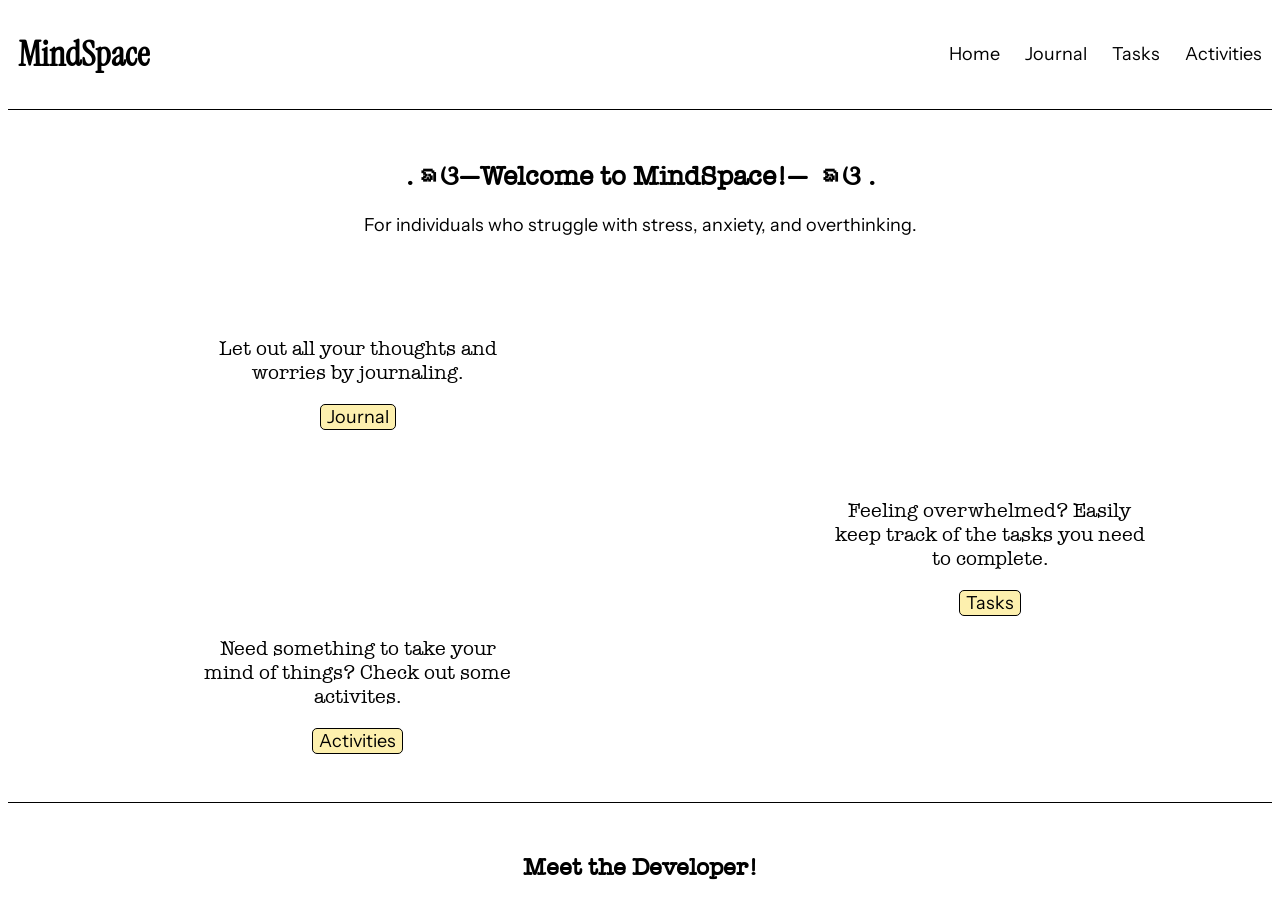
==== index.html @ 70b92c6d "transfer code to repo" ====
<!DOCTYPE html>
<html lang="en">
<head>
    <meta charset="UTF-8">
    <title>MindSpace</title>
    <link rel="stylesheet" href="styles.css">
</head>

<body>
    <div id="navbar">
        <h1>MindSpace</h1>

        <nav>
            <ul>
                <li><a href="index.html">Home</a></li>
                <li><a href ="journal.html">Journal</a></li>
                <li><a href ="tasks.html">Tasks</a></li>
                <li><a href ="activities.html">Activities</a></li>
            </ul>
        </nav>
    </div>

    <hr>

    <div class="introText">
        <h2>.ᨳଓ—Welcome to MindSpace!— ᨳଓ .</h2>
        <p>For individuals who struggle with stress, anxiety, and overthinking.</p>
     </div>


     <div id="journalSection">
        <p id="journalText">Let out all your thoughts and worries by journaling.</p>
        <button id="hJournalButton" onclick="location.href='journal.html'">Journal</button>
    </div>

    <div id="tasksSection">
        <p id="tasksText">Feeling overwhelmed? Easily keep track of the tasks you need to complete.</p>
        <button id="hTasksButton" onclick="location.href='tasks.html'">Tasks</button>
    </div>

    <div id="activitiesSection">
        <p id="activitiesText">Need something to take your mind of things? Check out some activites.</p>
        <button id="hActivitiesButton" onclick="location.href='activities.html'">Activities</button>
    </div>

    <hr>

    <h2>Meet the Developer!</h2>


</body>

</html>
---- styles.css ----
@font-face {
    font-family: InstrumentSerif;
    src: url("./assets/InstrumentSerif.ttf");
}

@font-face {
    font-family: InstrumentSans;
    src: url("./assets/InstrumentSans.ttf");
}

@font-face {
    font-family: AmericanTypewriter;
    src: url("./assets/AmericanTypewriter.ttf");
}

h1 {
    font-family: InstrumentSerif;
    font-size: 35px;
    margin-left: 10px;
}

ul {
    display: flex;
    list-style: none;
    gap: 15px
}

ul a {
    text-decoration: none;
    color: black;
    font-size: 18px;
    font-family: InstrumentSans;
    margin-right: 10px;;
}

ul a:hover {
    text-decoration: underline;
}

#navbar {
    display: flex;
    align-items: center;
    justify-content: space-between;
}

hr {
    height: 1px;
    background-color: black;
    border: none;
}

h2 {
    font-family: AmericanTypewriter;
    margin-top: 50px;
    text-align: center;
}

p {
    font-family: InstrumentSans;
    text-align: center;
}

.introText {
    margin-bottom: 5rem;
    font-size: 18px;
}

/* Buttons for different pages */

/* Journal */

#journalSection {
    display: flex;
    flex-direction: column;
    width: 20rem;
    margin-left: 15%;
}

#journalText {
    font-family: AmericanTypewriter;
    text-align: center;
    font-size: 20px;
}

#hJournalButton {
    font-family: InstrumentSans;
    font-size: 18px;
    width: fit-content;
    height: fit-content;
    align-self: center;
}

/* Tasks */

#tasksSection {
    margin-top: 3rem;
    margin-left: 65%;
    display: flex;
    flex-direction: column;
    width: 20rem;
}

#tasksText {
    font-family: AmericanTypewriter;
    text-align: center;
    font-size: 20px;
}

#hTasksButton {
    font-family: InstrumentSans;
    font-size: 18px;
    width: fit-content;
    height: fit-content;
    align-self: center;
}

/* Activities */

#activitiesSection {
    display: flex;
    flex-direction: column;
    width: 20rem;
    margin-left: 15%;
}

#activitiesText {
    font-family: AmericanTypewriter;
    text-align: center;
    font-size: 20px;
}

#hActivitiesButton {
    font-family: InstrumentSans;
    font-size: 18px;
    width: fit-content;
    height: fit-content;
    align-self: center;
    margin-bottom: 40px;
}

/* All buttons */
button {
    background-color: #fdf0ae;
    border: solid black 1px;
    border-radius: 5px;;
}

button:hover {
    cursor: pointer;
}

textarea {
    display: block;
    margin: auto;
    width: 40rem;
    height: 20rem;
}

#journalButton {
    display: block;
    margin: 20px auto;
    font-size: 16px;
    font-family: AmericanTypewriter;
}
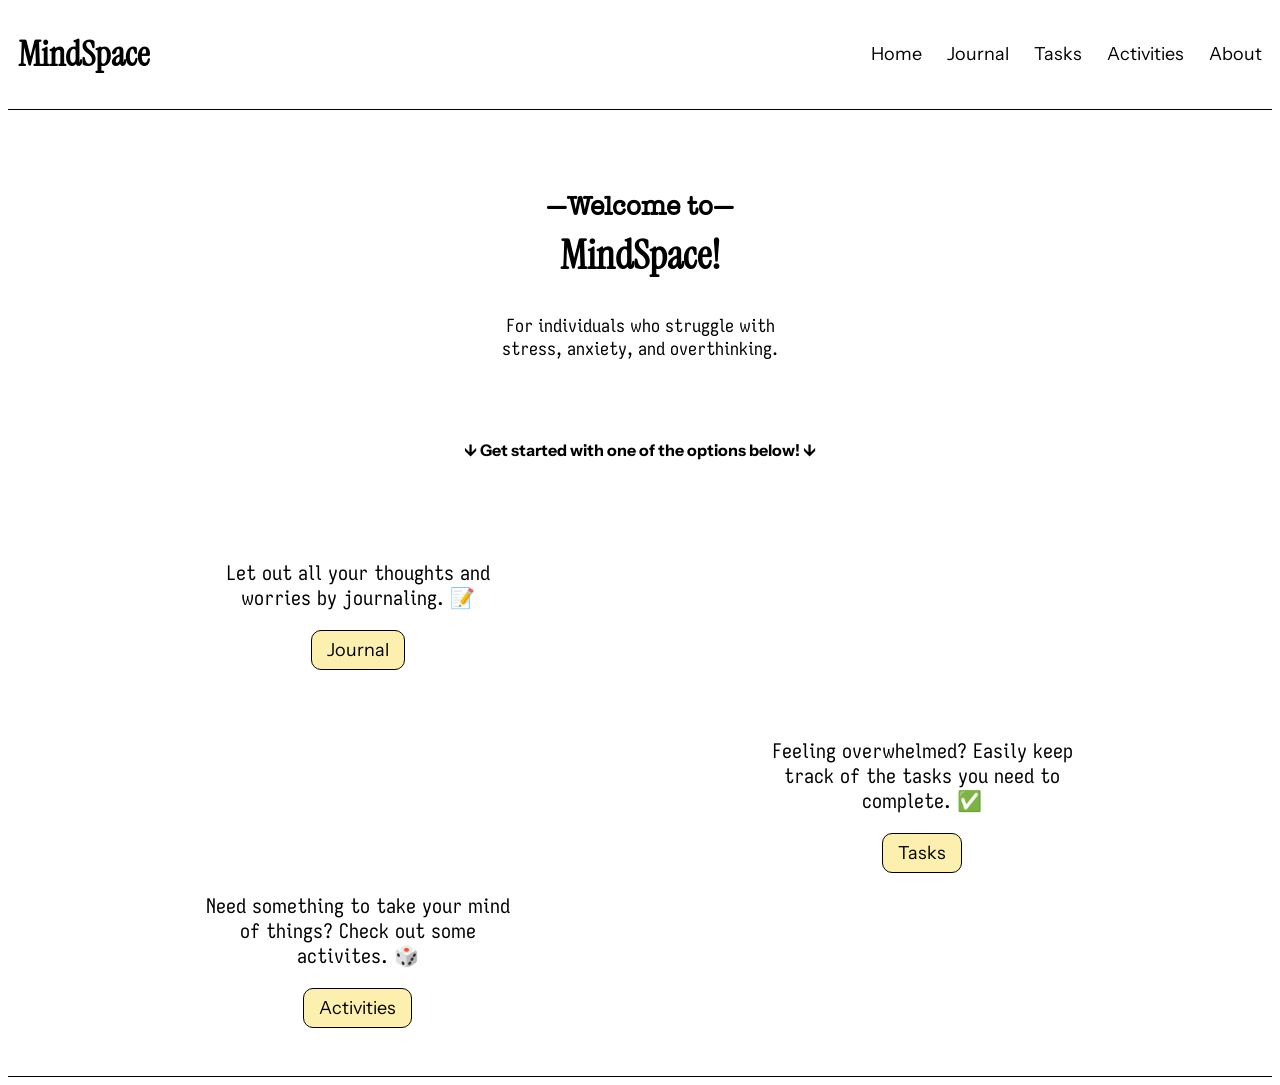
==== commit 4792ddbd: "home page" ====
--- a/index.html
+++ b/index.html
@@ -16,37 +16,38 @@
                 <li><a href ="journal.html">Journal</a></li>
                 <li><a href ="tasks.html">Tasks</a></li>
                 <li><a href ="activities.html">Activities</a></li>
+                <li><a href ="about.html">About</a></li>
             </ul>
         </nav>
     </div>
 
     <hr>
 
-    <div class="introText">
-        <h2>.ᨳଓ—Welcome to MindSpace!— ᨳଓ .</h2>
-        <p>For individuals who struggle with stress, anxiety, and overthinking.</p>
+    <div id="introText">
+        <h2>—Welcome to—</h2>
+        <h2 class="mindSpaceText">MindSpace!</h2>
+        <p id="websiteIntroText1">For individuals who struggle with stress, anxiety, and overthinking.</p>
+        <p id="websiteIntroText2"><b>↓ Get started with one of the options below! ↓</b></p>
      </div>
 
 
      <div id="journalSection">
-        <p id="journalText">Let out all your thoughts and worries by journaling.</p>
+        <p id="journalText">Let out all your thoughts and worries by journaling. 📝</p>
         <button id="hJournalButton" onclick="location.href='journal.html'">Journal</button>
     </div>
 
     <div id="tasksSection">
-        <p id="tasksText">Feeling overwhelmed? Easily keep track of the tasks you need to complete.</p>
+        <p id="tasksText">Feeling overwhelmed? Easily keep track of the tasks you need to complete. ✅</p>
         <button id="hTasksButton" onclick="location.href='tasks.html'">Tasks</button>
     </div>
 
     <div id="activitiesSection">
-        <p id="activitiesText">Need something to take your mind of things? Check out some activites.</p>
+        <p id="activitiesText">Need something to take your mind of things? Check out some activites. 🎲</p>
         <button id="hActivitiesButton" onclick="location.href='activities.html'">Activities</button>
     </div>
 
     <hr>
 
-    <h2>Meet the Developer!</h2>
-
 
 </body>
 
--- a/styles.css
+++ b/styles.css
@@ -1,16 +1,21 @@
 @font-face {
     font-family: InstrumentSerif;
-    src: url("./assets/InstrumentSerif.ttf");
+    src: url("./fonts/InstrumentSerif.ttf");
 }
 
 @font-face {
     font-family: InstrumentSans;
-    src: url("./assets/InstrumentSans.ttf");
+    src: url("./fonts/InstrumentSans.ttf");
 }
 
 @font-face {
     font-family: AmericanTypewriter;
-    src: url("./assets/AmericanTypewriter.ttf");
+    src: url("./fonts/AmericanTypewriter.ttf");
+}
+
+@font-face {
+    font-family: IosevkaCharon;
+    src: url("./fonts/IosevkaCharon.ttf");
 }
 
 h1 {
@@ -49,23 +54,43 @@
     border: none;
 }
 
-h2 {
-    font-family: AmericanTypewriter;
-    margin-top: 50px;
+#introText {
+    margin-bottom: 5rem;
+    margin-top: 5rem;
+    font-size: 18px;
     text-align: center;
 }
 
-p {
-    font-family: InstrumentSans;
-    text-align: center;
+h2 {
+    font-family: AmericanTypewriter;
 }
 
-.introText {
-    margin-bottom: 5rem;
-    font-size: 18px;
+.mindSpaceText {
+    font-family: InstrumentSerif;
+    font-size: 40px;
+    margin-top: -15px;
 }
 
-/* Buttons for different pages */
+#websiteIntroText1 {
+    font-family: IosevkaCharon;
+    max-width: 20rem;
+    margin: auto;
+}
+
+#websiteIntroText2 {
+    font-family: InstrumentSans;
+    font-size: 16px;
+    margin-top: 5rem;
+}
+
+/* Text for all sections */
+#journalText,
+#tasksText,
+#activitiesText {
+    font-family: IosevkaCharon;
+    text-align: center;
+    font-size: 20px;
+}
 
 /* Journal */
 
@@ -74,12 +99,7 @@
     flex-direction: column;
     width: 20rem;
     margin-left: 15%;
-}
-
-#journalText {
-    font-family: AmericanTypewriter;
-    text-align: center;
-    font-size: 20px;
+    margin-right: auto;
 }
 
 #hJournalButton {
@@ -94,16 +114,11 @@
 
 #tasksSection {
     margin-top: 3rem;
-    margin-left: 65%;
+    margin-right: 15%;
+    margin-left: auto;
     display: flex;
     flex-direction: column;
     width: 20rem;
-}
-
-#tasksText {
-    font-family: AmericanTypewriter;
-    text-align: center;
-    font-size: 20px;
 }
 
 #hTasksButton {
@@ -123,12 +138,6 @@
     margin-left: 15%;
 }
 
-#activitiesText {
-    font-family: AmericanTypewriter;
-    text-align: center;
-    font-size: 20px;
-}
-
 #hActivitiesButton {
     font-family: InstrumentSans;
     font-size: 18px;
@@ -142,7 +151,8 @@
 button {
     background-color: #fdf0ae;
     border: solid black 1px;
-    border-radius: 5px;;
+    border-radius: 10px;
+    padding: 8px 15px 8px 15px;
 }
 
 button:hover {
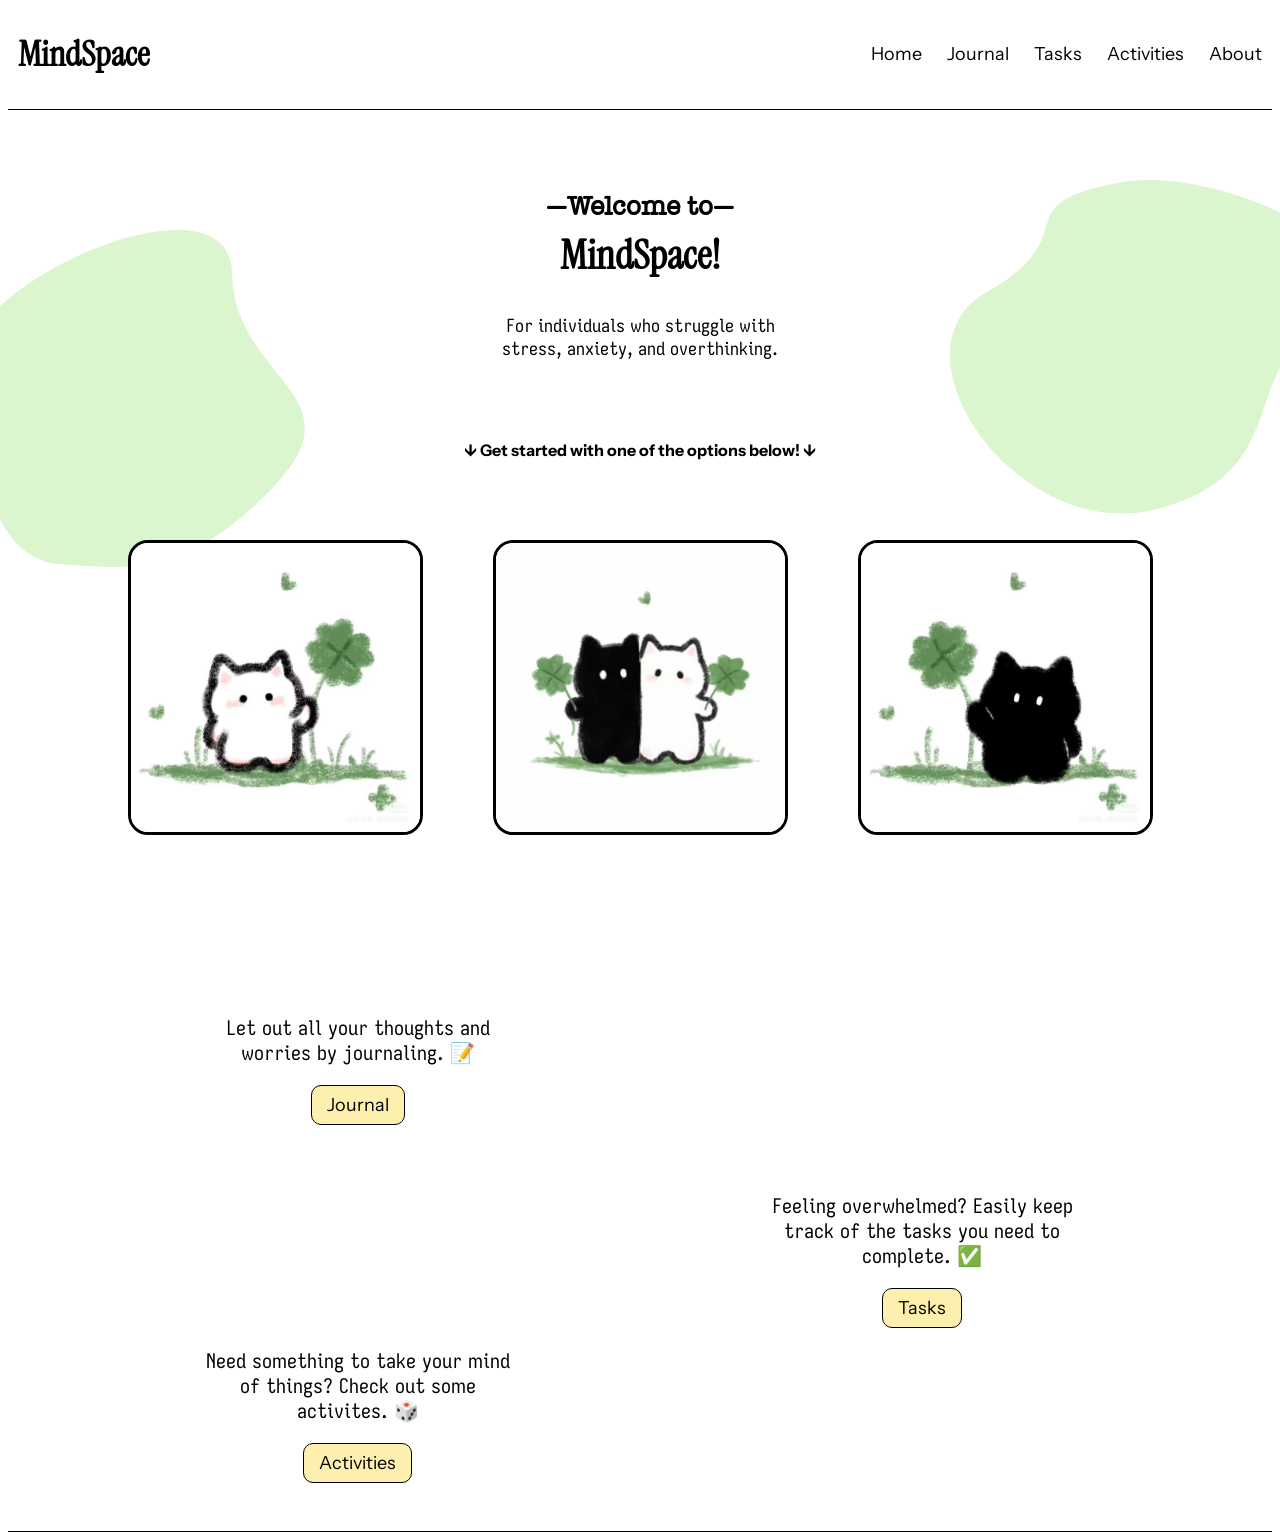
==== commit 1c4e0066: "home page" ====
--- a/index.html
+++ b/index.html
@@ -7,6 +7,12 @@
 </head>
 
 <body>
+
+    <div>
+        <img src="./assets/vector1.svg" class="vector1" alt="">
+        <img src="./assets/vector2.svg" class="vector2" alt="">
+    </div>
+
     <div id="navbar">
         <h1>MindSpace</h1>
 
@@ -23,11 +29,17 @@
 
     <hr>
 
-    <div id="introText">
+    <div id="homeIntroText">
         <h2>—Welcome to—</h2>
         <h2 class="mindSpaceText">MindSpace!</h2>
         <p id="websiteIntroText1">For individuals who struggle with stress, anxiety, and overthinking.</p>
         <p id="websiteIntroText2"><b>↓ Get started with one of the options below! ↓</b></p>
+     </div>
+
+     <div id="homeImages">
+        <img src="./images/homeImg1.jpg" class="homeImage"alt="">
+        <img src="./images/homeImg2.jpg" class="homeImage"alt="">
+        <img src="./images/homeImg3.jpg" class="homeImage"alt="">
      </div>
 
 
--- a/styles.css
+++ b/styles.css
@@ -16,6 +16,42 @@
 @font-face {
     font-family: IosevkaCharon;
     src: url("./fonts/IosevkaCharon.ttf");
+}
+
+/* ---------------- Home Page ----------------*/
+
+/* Vectors */
+.vector1 {
+    position: absolute;
+    width: 330px;
+    left: auto;
+    right: 0;
+    top: 180px;
+    z-index: -1;
+}
+
+.vector2 {
+    position: absolute;
+    width: 330px;
+    height: 336.95px;
+    left: 0;
+    right: auto;
+    top: 230px;
+    z-index: -1;
+}
+
+.homeImage {
+    width: 289px;
+    height: auto;
+    border: 3px solid black;
+    border-radius: 20px;
+}
+
+#homeImages {
+    display: flex;
+    gap: 70px;
+    justify-content: center;
+    margin-bottom: 10rem;
 }
 
 h1 {
@@ -54,7 +90,7 @@
     border: none;
 }
 
-#introText {
+#homeIntroText {
     margin-bottom: 5rem;
     margin-top: 5rem;
     font-size: 18px;
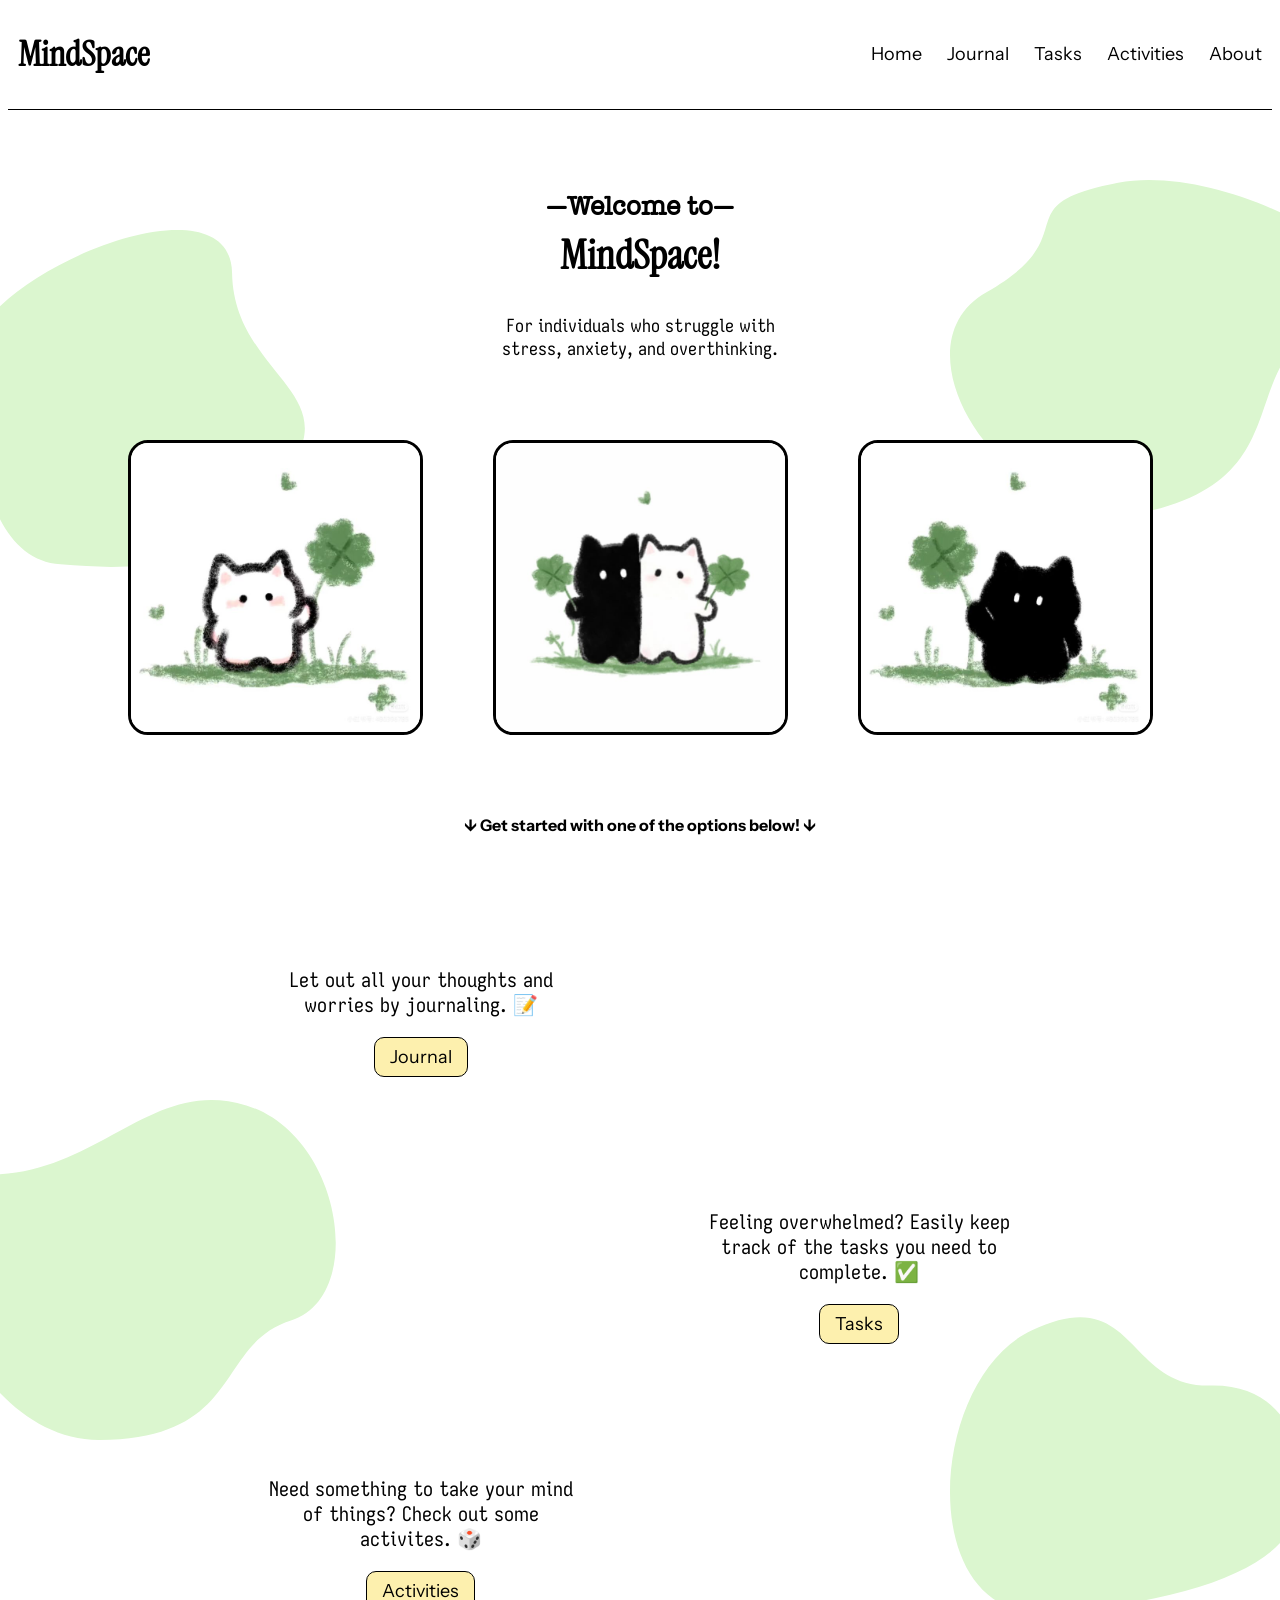
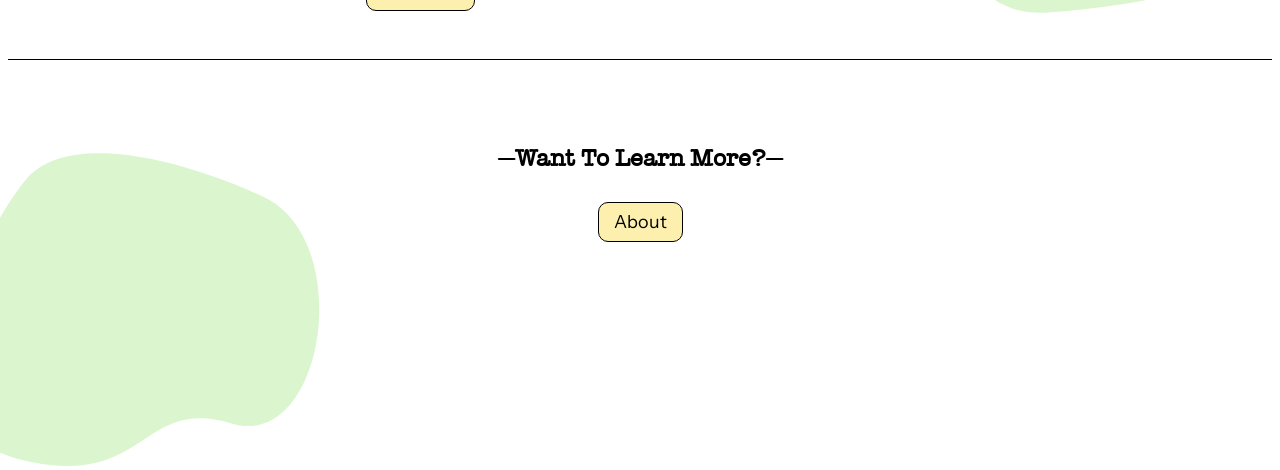
==== commit a14e04f3: "home page" ====
--- a/index.html
+++ b/index.html
@@ -9,8 +9,11 @@
 <body>
 
     <div>
-        <img src="./assets/vector1.svg" class="vector1" alt="">
-        <img src="./assets/vector2.svg" class="vector2" alt="">
+        <img src="./assets/vector1.svg" id="hvector1" alt="">
+        <img src="./assets/vector2.svg" id="hvector2" alt="">
+        <img src="./assets/vector3.svg" id="hvector3" alt="">
+        <img src="./assets/vector4.svg" id="hvector4" alt="">
+        <img src="./assets/vector5.svg" id="hvector5" alt="">
     </div>
 
     <div id="navbar">
@@ -33,7 +36,6 @@
         <h2>—Welcome to—</h2>
         <h2 class="mindSpaceText">MindSpace!</h2>
         <p id="websiteIntroText1">For individuals who struggle with stress, anxiety, and overthinking.</p>
-        <p id="websiteIntroText2"><b>↓ Get started with one of the options below! ↓</b></p>
      </div>
 
      <div id="homeImages">
@@ -41,6 +43,8 @@
         <img src="./images/homeImg2.jpg" class="homeImage"alt="">
         <img src="./images/homeImg3.jpg" class="homeImage"alt="">
      </div>
+
+     <p id="websiteIntroText2"><b>↓ Get started with one of the options below! ↓</b></p>
 
 
      <div id="journalSection">
@@ -60,6 +64,11 @@
 
     <hr>
 
+    <div id="aboutSection">
+        <h2>—Want To Learn More?—</h2>
+        <button id="hAboutButton" onclick="location.href='about.html'">About</button>
+    </div>
+
 
 </body>
 
--- a/styles.css
+++ b/styles.css
@@ -21,7 +21,7 @@
 /* ---------------- Home Page ----------------*/
 
 /* Vectors */
-.vector1 {
+#hvector1 {
     position: absolute;
     width: 330px;
     left: auto;
@@ -30,7 +30,7 @@
     z-index: -1;
 }
 
-.vector2 {
+#hvector2 {
     position: absolute;
     width: 330px;
     height: 336.95px;
@@ -40,6 +40,36 @@
     z-index: -1;
 }
 
+#hvector3 {
+    position: absolute;
+    width: 340px;
+    height: 340px;
+    left: 0;
+    right: auto;
+    top: 1100px;
+    z-index: -1;
+}
+
+#hvector4 {
+    position: absolute;
+    width: 330px;
+    height: 330px;
+    right: 0;
+    left: auto;
+    top: 1300px;
+    z-index: -1;
+}
+
+#hvector5 {
+    position: absolute;
+    width: 320px;
+    height: 320px;
+    left: 0;
+    right: auto;
+    top: 1750px;
+    z-index: -1;
+}
+
 .homeImage {
     width: 289px;
     height: auto;
@@ -50,8 +80,8 @@
 #homeImages {
     display: flex;
     gap: 70px;
-    justify-content: center;
-    margin-bottom: 10rem;
+    justify-content: center;    /* Centers horizontally */
+    margin-bottom: 5rem;
 }
 
 h1 {
@@ -80,7 +110,7 @@
 
 #navbar {
     display: flex;
-    align-items: center;
+    align-items: center;     /* Center vertically (if parent has height) */
     justify-content: space-between;
 }
 
@@ -88,6 +118,7 @@
     height: 1px;
     background-color: black;
     border: none;
+    margin-bottom: 4rem;
 }
 
 #homeIntroText {
@@ -99,6 +130,7 @@
 
 h2 {
     font-family: AmericanTypewriter;
+    text-align: center;
 }
 
 .mindSpaceText {
@@ -117,6 +149,9 @@
     font-family: InstrumentSans;
     font-size: 16px;
     margin-top: 5rem;
+    margin-bottom: 7rem;
+    text-align: center; /* Horizontal alignment */
+
 }
 
 /* Text for all sections */
@@ -134,66 +169,66 @@
     display: flex;
     flex-direction: column;
     width: 20rem;
-    margin-left: 15%;
+    margin-left: 20%;
     margin-right: auto;
 }
 
-#hJournalButton {
+/* Tasks */
+
+#tasksSection {
+    margin-top: 7rem;
+    margin-right: 20%;
+    margin-left: auto;
+    display: flex;
+    flex-direction: column;
+    width: 20rem;
+}
+
+/* Activities */
+
+#activitiesSection {
+    display: flex;
+    flex-direction: column;
+    width: 20rem;
+    margin-left: 20%;
+    margin-top: 7rem;
+}
+
+#hActivitiesButton {
+    margin-bottom: 40px;
+}
+
+/* All buttons */
+button {
     font-family: InstrumentSans;
     font-size: 18px;
     width: fit-content;
     height: fit-content;
     align-self: center;
-}
-
-/* Tasks */
-
-#tasksSection {
-    margin-top: 3rem;
-    margin-right: 15%;
-    margin-left: auto;
-    display: flex;
-    flex-direction: column;
-    width: 20rem;
-}
-
-#hTasksButton {
-    font-family: InstrumentSans;
-    font-size: 18px;
-    width: fit-content;
-    height: fit-content;
-    align-self: center;
-}
-
-/* Activities */
-
-#activitiesSection {
-    display: flex;
-    flex-direction: column;
-    width: 20rem;
-    margin-left: 15%;
-}
-
-#hActivitiesButton {
-    font-family: InstrumentSans;
-    font-size: 18px;
-    width: fit-content;
-    height: fit-content;
-    align-self: center;
-    margin-bottom: 40px;
-}
-
-/* All buttons */
-button {
     background-color: #fdf0ae;
     border: solid black 1px;
     border-radius: 10px;
     padding: 8px 15px 8px 15px;
+    transition: transform 0.2s ease-in-out; /* Smooth animation for transforming */
+
 }
 
 button:hover {
     cursor: pointer;
-}
+    transform: scale(1.1);  /* Scale up by 10% */
+}
+
+#aboutSection {
+    display: flex;
+    flex-direction: column;
+}
+
+#hAboutButton {
+    margin-top: 10px;
+    margin-bottom: 7rem;
+}
+
+/* ---------------- Journal Page ----------------*/
 
 textarea {
     display: block;
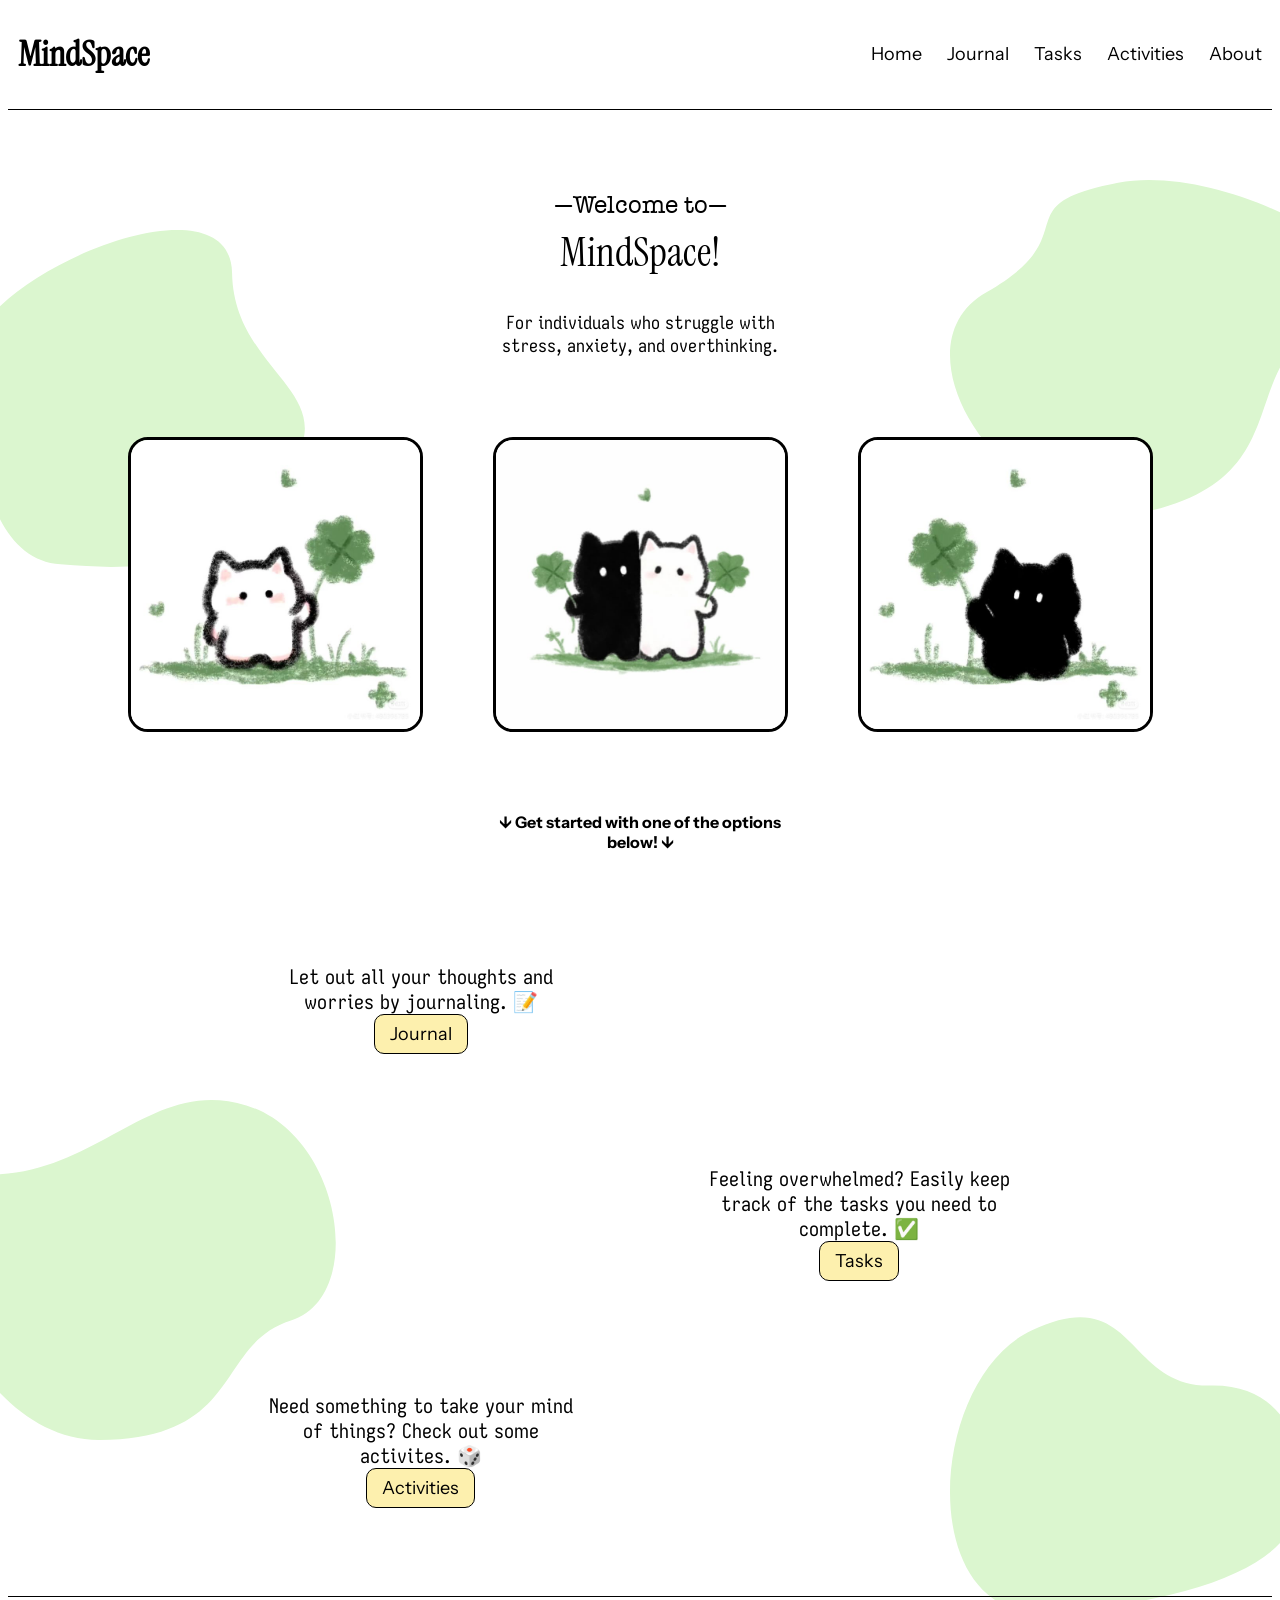
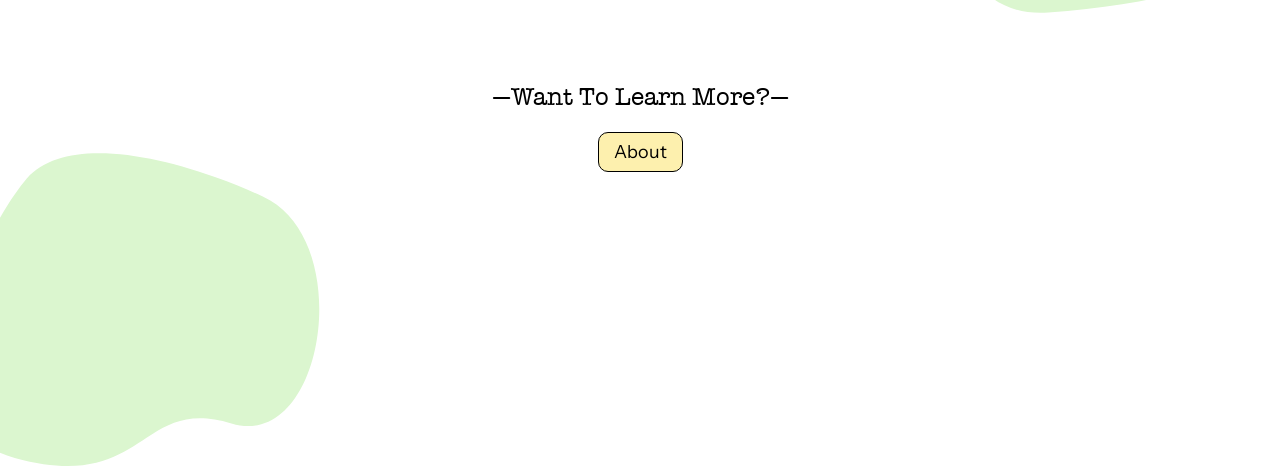
==== commit e5561d62: "about page" ====
--- a/index.html
+++ b/index.html
@@ -35,7 +35,7 @@
     <div id="homeIntroText">
         <h2>—Welcome to—</h2>
         <h2 class="mindSpaceText">MindSpace!</h2>
-        <p id="websiteIntroText1">For individuals who struggle with stress, anxiety, and overthinking.</p>
+        <p>For individuals who struggle with stress, anxiety, and overthinking.</p>
      </div>
 
      <div id="homeImages">
@@ -66,7 +66,7 @@
 
     <div id="aboutSection">
         <h2>—Want To Learn More?—</h2>
-        <button id="hAboutButton" onclick="location.href='about.html'">About</button>
+        <button id="aboutSelectionText" onclick="location.href='about.html'">About</button>
     </div>
 
 
--- a/styles.css
+++ b/styles.css
@@ -131,6 +131,8 @@
 h2 {
     font-family: AmericanTypewriter;
     text-align: center;
+    font-size: 25px;
+    font-weight: lighter;
 }
 
 .mindSpaceText {
@@ -139,10 +141,11 @@
     margin-top: -15px;
 }
 
-#websiteIntroText1 {
+p {
     font-family: IosevkaCharon;
     max-width: 20rem;
     margin: auto;
+    text-align: center;
 }
 
 #websiteIntroText2 {
@@ -195,7 +198,7 @@
 }
 
 #hActivitiesButton {
-    margin-bottom: 40px;
+    margin-bottom: 80px;
 }
 
 /* All buttons */
@@ -228,7 +231,45 @@
     margin-bottom: 7rem;
 }
 
-/* ---------------- Journal Page ----------------*/
+
+/* ---------------- About Page ---------------- */
+
+
+#aboutSelection {
+    margin-top: 3.5rem;
+    display: flex;
+    gap: 14rem;
+    justify-content: center;
+    font-family: AmericanTypewriter;
+    font-size: 17px;
+    background-color: #DBF6CF;
+}
+
+.aboutSelectionText {
+    margin: 0;
+    height: 80px;
+    padding: 10px;
+    text-align: center;
+    
+    display: flex;
+    align-items: center;
+}
+
+.aboutSelectionText:hover {
+    cursor: pointer;
+    color: white;
+    background-color: #B6DAA7;
+}
+
+
+
+
+
+
+
+
+
+/* ---------------- Journal Page ---------------- */
 
 textarea {
     display: block;
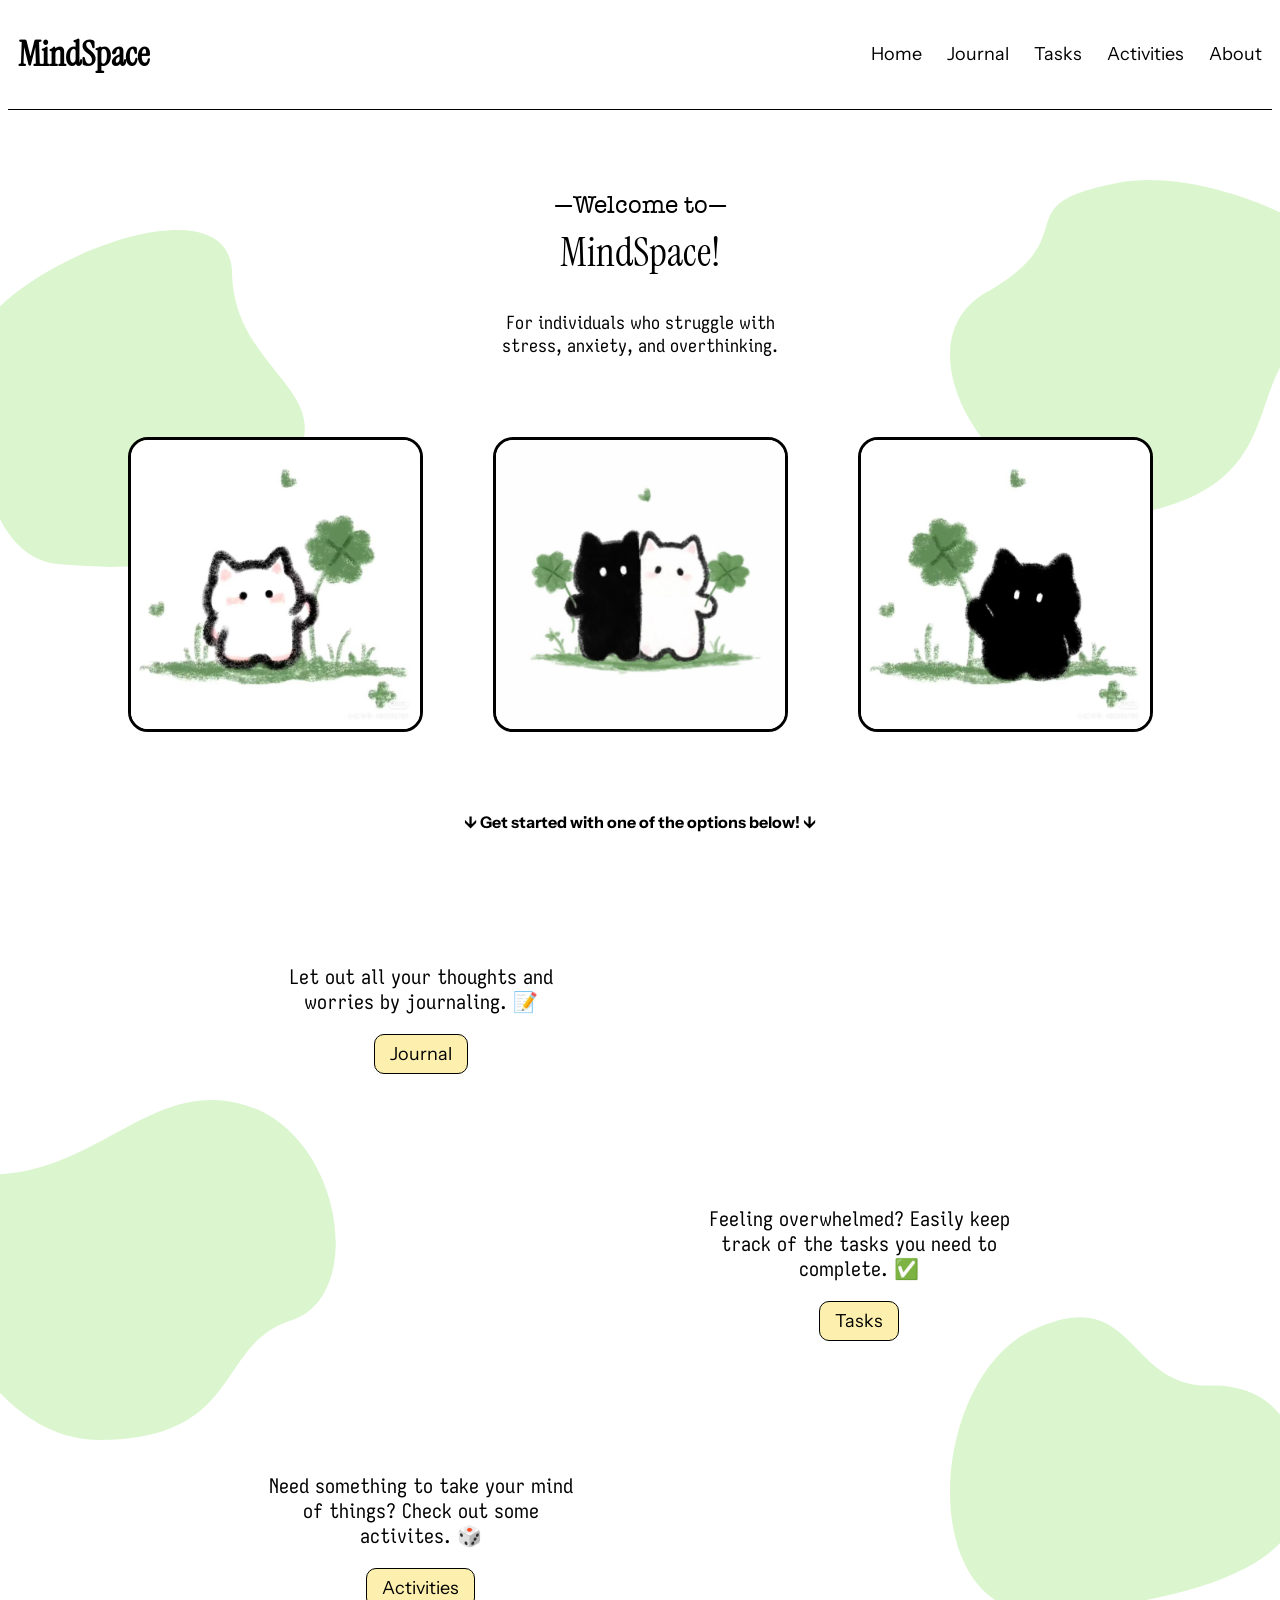
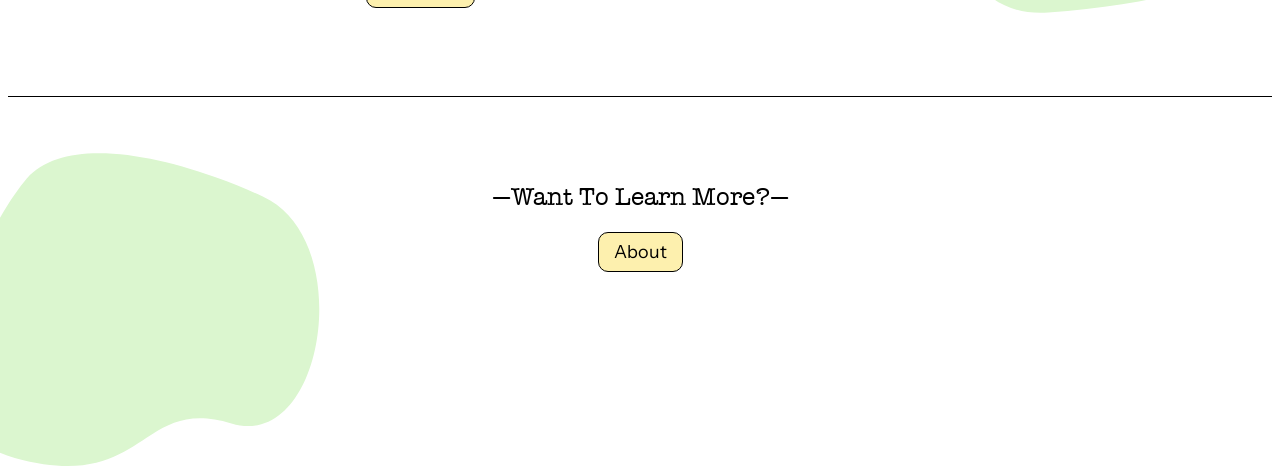
==== commit cc10df58: "about page" ====
--- a/index.html
+++ b/index.html
@@ -35,7 +35,7 @@
     <div id="homeIntroText">
         <h2>—Welcome to—</h2>
         <h2 class="mindSpaceText">MindSpace!</h2>
-        <p>For individuals who struggle with stress, anxiety, and overthinking.</p>
+        <p class="pageDescription">For individuals who struggle with stress, anxiety, and overthinking.</p>
      </div>
 
      <div id="homeImages">
--- a/styles.css
+++ b/styles.css
@@ -141,7 +141,7 @@
     margin-top: -15px;
 }
 
-p {
+.pageDescription {
     font-family: IosevkaCharon;
     max-width: 20rem;
     margin: auto;
@@ -235,6 +235,8 @@
 /* ---------------- About Page ---------------- */
 
 
+/* Why MindSpace Section */
+
 #aboutSelection {
     margin-top: 3.5rem;
     display: flex;
@@ -261,11 +263,49 @@
     background-color: #B6DAA7;
 }
 
-
-
-
-
-
+.aboutSectionText {
+    text-align: left;
+    font-size: 18px;
+    font-family: IosevkaCharon;
+}
+
+#aboutSection1Header {
+    text-align: left;
+    font-size: 22px;
+    font-weight: bolder;
+    font-family: IosevkaCharon;
+}
+
+.aboutImage {
+    width: 300px;
+    height: auto;
+    border: 3px solid black;
+}
+
+.aboutDescription {
+    display: flex;
+    margin-top: 5rem;
+    gap: 15%;
+    justify-content: center;
+    align-items: center;
+    margin-bottom: 60px;
+}
+
+.aboutSectionAllText {
+    display: flex;
+    flex-direction: column;
+    max-width: 450px;
+}
+
+#aboutSectionText2 {
+    max-width: 500px;
+    text-align: left;
+    font-size: 18px;
+    font-family: IosevkaCharon;
+}
+
+
+/* Meet the Developer Section */
 
 
 
